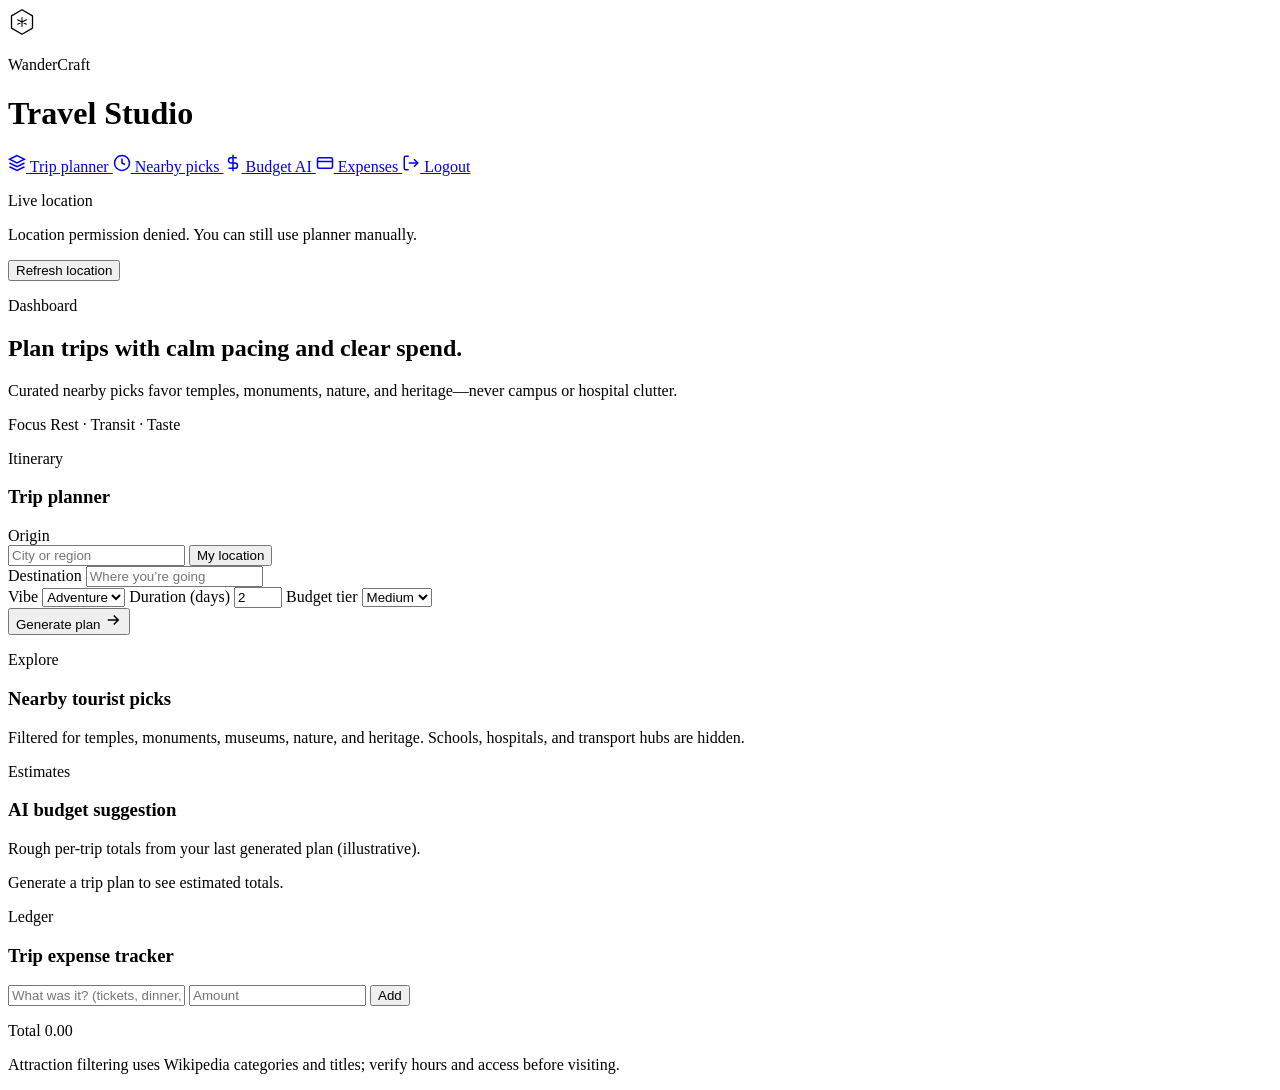
==== index.html @ b1b45992 "Add files via upload" ====
<!DOCTYPE html>
<html lang="en">
<head>
  <meta charset="UTF-8" />
  <meta name="viewport" content="width=device-width, initial-scale=1.0" />
  <title>WanderCral="preconnect" href="https://fonts.gstatic.com" crossorigin />
  <link href="https://fonts.googleapis.com/css2?family=Fraunces:ital,opsz,wght@9..144,500;9..144,600;9..144,700&family=DM+Sans:ital,opsz,wght@0,9..40,400;0,9..40,500;0,9..40,600;0,9..40,700&display=swap" rel="stylesheet" />
  <link rel="stylesheet" href="styles.css" />
</head>
<body>
  <div class="bg-mesh" aria-hidden="true"></div>
  <div class="bg-noise" aria-hidden="true"></div>

  <div class="app-shell">ft — Travel Dashboard</title>
  <link rel="preconnect" href="https://fonts.googleapis.com" />
  <link re
    <aside class="sidebar">
      <div class="brand">
        <div class="brand__icon" aria-hidden="true">
          <svg width="28" height="28" viewBox="0 0 32 32" fill="none"><path d="M16 2L4 9v14l12 7 12-7V9L16 2z" stroke="currentColor" stroke-width="1.5" stroke-linejoin="round"/><path d="M16 11v10M11 13.5l10 5M21 13.5l-10 5" stroke="currentColor" stroke-width="1.2" stroke-linecap="round"/></svg>
        </div>
        <div>
          <p class="brand__eyebrow">WanderCraft</p>
          <h1 class="brand__title">Travel Studio</h1>
        </div>
      </div>

      <nav class="nav" aria-label="Primary">
        <a class="nav__link" href="#planner">
          <span class="nav__icon" aria-hidden="true"><svg width="18" height="18" viewBox="0 0 24 24" fill="none" stroke="currentColor" stroke-width="2"><path d="M12 2L2 7l10 5 10-5-10-5zM2 17l10 5 10-5M2 12l10 5 10-5"/></svg></span>
          Trip planner
        </a>
        <a class="nav__link" href="#nearby">
          <span class="nav__icon" aria-hidden="true"><svg width="18" height="18" viewBox="0 0 24 24" fill="none" stroke="currentColor" stroke-width="2"><circle cx="12" cy="12" r="10"/><path d="M12 6v6l4 2"/></svg></span>
          Nearby picks
        </a>
        <a class="nav__link" href="#budget">
          <span class="nav__icon" aria-hidden="true"><svg width="18" height="18" viewBox="0 0 24 24" fill="none" stroke="currentColor" stroke-width="2"><path d="M12 1v22M17 5H9.5a3.5 3.5 0 000 7h5a3.5 3.5 0 010 7H6"/></svg></span>
          Budget AI
        </a>
        <a class="nav__link" href="#expenses">
          <span class="nav__icon" aria-hidden="true"><svg width="18" height="18" viewBox="0 0 24 24" fill="none" stroke="currentColor" stroke-width="2"><rect x="2" y="5" width="20" height="14" rx="2"/><path d="M2 10h20"/></svg></span>
          Expenses
        </a>


        <a class="nav__link" href="login.html">
          <span class="nav__icon" aria-hidden="true"><svg width="18" height="18" viewBox="0 0 24 24" fill="none" stroke="currentColor" stroke-width="2"><path d="M9 21H5a2 2 0 0 1-2-2V5a2 2 0 0 1 2-2h4"/><path d="M16 17l5-5-5-5"/><path d="M21 12H9"/></svg></span>
          Logout
        </a>

        
      </nav>

      <div class="sidebar-card">
        <p class="sidebar-card__label">Live location</p>
        <p id="location-text" class="sidebar-card__value">Detecting…</p>
        <button id="detect-btn" class="btn btn--sidebar" type="button">Refresh location</button>
      </div>
    </aside>

    <main class="dashboard">
      <header class="hero">
        <div class="hero__copy">
          <p class="eyebrow">Dashboard</p>
          <h2 class="hero__title">Plan trips with calm pacing and clear spend.</h2>
          <p class="hero__sub">Curated nearby picks favor temples, monuments, nature, and heritage—never campus or hospital clutter.</p>
        </div>
        <div class="hero__stat" aria-hidden="true">
          <span class="hero__stat-label">Focus</span>
          <span class="hero__stat-value">Rest · Transit · Taste</span>
        </div>
      </header>

      <section class="panel panel--elevated" id="planner">
        <div class="panel__head">
          <div>
            <p class="eyebrow eyebrow--panel">Itinerary</p>
            <h3 class="panel__title">Trip planner</h3>
          </div>
        </div>
        <form id="trip-form" class="trip-form">
          <div class="field-grid">
            <label class="field">
              <span>Origin</span>
              <div class="field-inline">
                <input id="origin" name="origin" placeholder="City or region" required autocomplete="address-level2" />
                <button id="origin-location-btn" class="btn btn--field-action" type="button" title="Use current location as origin">
                  My location
                </button>
              </div>
            </label>
            <label class="field">
              <span>Destination</span>
              <input id="destination" name="destination" placeholder="Where you’re going" required />
            </label>
          </div>
          <div class="field-grid field-grid--3">
            <label class="field">
              <span>Vibe</span>
              <select id="vibe" name="vibe">
                <option value="adventure">Adventure</option>
                <option value="chill">Chill</option>
                <option value="history">History</option>
                <option value="food">Food</option>
                <option value="nature">Nature</option>
              </select>
            </label>
            <label class="field">
              <span>Duration (days)</span>
              <input id="duration" name="duration" type="number" min="1" max="14" value="2" />
            </label>
            <label class="field">
              <span>Budget tier</span>
              <select id="budget" name="budget">
                <option value="low">Low</option>
                <option value="medium" selected>Medium</option>
                <option value="high">High</option>
              </select>
            </label>
          </div>
          <button class="btn btn--primary" type="submit">
            <span>Generate plan</span>
            <svg class="btn__chev" width="18" height="18" viewBox="0 0 24 24" fill="none" stroke="currentColor" stroke-width="2" aria-hidden="true"><path d="M5 12h14M13 6l6 6-6 6"/></svg>
          </button>
        </form>

        <div class="itinerary-wrap" id="result-section" hidden>
          <div class="result-bar">
            <h4 id="result-heading" class="result-bar__title" tabindex="-1">Itinerary</h4>
            <p id="result-meta" class="result-bar__meta"></p>
          </div>
          <div class="tip-card">
            <div class="tip-card__icon" aria-hidden="true">✦</div>
            <div>
              <p class="tip-card__label">Practical tip</p>
              <p id="tip-text" class="tip-card__body"></p>
            </div>
          </div>
          <div id="itinerary" class="itinerary"></div>
        </div>
      </section>

      <section class="panel" id="nearby">
        <div class="panel__head panel__head--split">
          <div>
            <p class="eyebrow eyebrow--panel">Explore</p>
            <h3 class="panel__title">Nearby tourist picks</h3>
            <p class="panel__lede">Filtered for temples, monuments, museums, nature, and heritage. Schools, hospitals, and transport hubs are hidden.</p>
          </div>
        </div>
        <div id="places" class="places-grid" role="list"></div>
      </section>

      <section class="panel panel--budget" id="budget">
        <div class="panel__head">
          <div>
            <p class="eyebrow eyebrow--panel">Estimates</p>
            <h3 class="panel__title">AI budget suggestion</h3>
            <p class="panel__lede">Rough per-trip totals from your last generated plan (illustrative).</p>
          </div>
        </div>
        <div id="budget-summary" class="budget-grid"><p class="budget-empty">Generate a trip plan to see estimated totals.</p></div>
      </section>

      <section class="panel" id="expenses">
        <div class="panel__head">
          <div>
            <p class="eyebrow eyebrow--panel">Ledger</p>
            <h3 class="panel__title">Trip expense tracker</h3>
          </div>
        </div>
        <form id="expense-form" class="expense-form">
          <input type="text" id="expense-note" placeholder="What was it? (tickets, dinner, taxi)" required />
          <input type="number" id="expense-amount" placeholder="Amount" step="0.01" min="0" required />
          <button class="btn btn--primary btn--compact" type="submit">Add</button>
        </form>
        <p class="expense-total">Total <span id="expense-total">0.00</span></p>
        <ul id="expense-list" class="expense-list"></ul>
      </section>

      <p class="fine-print">Attraction filtering uses Wikipedia categories and titles; verify hours and access before visiting.</p>
    </main>
  </div>

  <script src="app.js"></script>
</body>
</html>
---- styles.css ----
/* WanderCraft — dashboard UI (refined) */

:root {
  --bg-deep: #070a0f;
  --bg: #0c1018;
  --sidebar: #0e141c;
  --surface: #141b26;
  --surface-2: #1a2332;
  --elevated: rgba(22, 30, 44, 0.85);
  --text: #f0f3f8;
  --muted: #8b97a8;
  --muted-2: #5c6778;
  --accent: #5ee6c4;
  --accent-2: #7c9cff;
  --accent-dim: rgba(94, 230, 196, 0.12);
  --line: rgba(255, 255, 255, 0.07);
  --line-strong: rgba(255, 255, 255, 0.12);
  --radius: 18px;
  --radius-sm: 12px;
  --shadow: 0 18px 50px rgba(0, 0, 0, 0.45);
  --font: "DM Sans", system-ui, sans-serif;
  --font-display: "Fraunces", Georgia, serif;
}

*,
*::before,
*::after {
  box-sizing: border-box;
}

html {
  scroll-behavior: smooth;
}

body {
  margin: 0;
  min-height: 100vh;
  font-family: var(--font);
  font-size: 15px;
  line-height: 1.55;
  color: var(--text);
  background: #ffffff;
}

.bg-mesh {
  position: fixed;
  inset: 0;
  pointer-events: none;
  z-index: 0;
  background:
    radial-gradient(ellipse 80% 50% at 10% -10%, rgba(124, 156, 255, 0.18), transparent 55%),
    radial-gradient(ellipse 60% 40% at 90% 10%, rgba(94, 230, 196, 0.12), transparent 50%),
    radial-gradient(ellipse 50% 35% at 50% 100%, rgba(255, 180, 120, 0.06), transparent 45%);
}

.bg-noise {
  position: fixed;
  inset: 0;
  pointer-events: none;
  z-index: 0;
  opacity: 0.035;
  background-image: url("data:image/svg+xml,%3Csvg viewBox='0 0 256 256' xmlns='http://www.w3.org/2000/svg'%3E%3Cfilter id='n'%3E%3CfeTurbulence type='fractalNoise' baseFrequency='0.85' numOctaves='3'/%3E%3C/filter%3E%3Crect width='100%25' height='100%25' filter='url(%23n)'/%3E%3C/svg%3E");
}

.app-shell {
  position: relative;
  z-index: 1;
  display: grid;
  grid-template-columns: 272px minmax(0, 1fr);
  min-height: 100vh;
  max-width: 1440px;
  margin: 0 auto;
}

/* Sidebar */
.sidebar {
  position: sticky;
  top: 0;
  align-self: start;
  height: 100vh;
  padding: 1.5rem 1.1rem;
  border-right: 1px solid var(--line);
  background: linear-gradient(180deg, rgba(14, 20, 28, 0.98) 0%, rgba(10, 14, 20, 0.98) 100%);
  backdrop-filter: blur(12px);
  display: flex;
  flex-direction: column;
}

.brand {
  display: flex;
  gap: 0.75rem;
  align-items: center;
  margin-bottom: 1.75rem;
}

.brand__icon {
  width: 44px;
  height: 44px;
  border-radius: 14px;
  display: grid;
  place-items: center;
  color: var(--accent);
  background: var(--accent-dim);
  border: 1px solid var(--line-strong);
}

.brand__eyebrow {
  margin: 0;
  font-size: 0.68rem;
  letter-spacing: 0.14em;
  text-transform: uppercase;
  color: var(--muted);
}

.brand__title {
  margin: 0.1rem 0 0;
  font-family: var(--font-display);
  font-size: 1.15rem;
  font-weight: 600;
  letter-spacing: -0.02em;
}

.nav {
  display: flex;
  flex-direction: column;
  gap: 0.25rem;
  flex: 1;
}

.nav__link {
  display: flex;
  align-items: center;
  gap: 0.65rem;
  padding: 0.65rem 0.75rem;
  border-radius: var(--radius-sm);
  color: var(--muted);
  text-decoration: none;
  font-size: 0.92rem;
  font-weight: 500;
  transition: background 0.2s, color 0.2s, transform 0.15s;
}

.nav__link:hover {
  color: var(--text);
  background: rgba(255, 255, 255, 0.04);
}

.nav__link:focus-visible {
  outline: 2px solid var(--accent);
  outline-offset: 2px;
}

.nav__icon {
  display: grid;
  place-items: center;
  opacity: 0.85;
}

.sidebar-card {
  margin-top: auto;
  padding-top: 1.25rem;
}

.sidebar-card__label {
  margin: 0 0 0.35rem;
  font-size: 0.68rem;
  letter-spacing: 0.12em;
  text-transform: uppercase;
  color: var(--muted-2);
}

.sidebar-card__value {
  margin: 0 0 0.75rem;
  font-size: 0.88rem;
  color: var(--text);
  line-height: 1.45;
}

.btn--sidebar {
  width: 100%;
  padding: 0.55rem 0.75rem;
  font-size: 0.85rem;
  font-weight: 600;
  color: var(--text);
  background: rgba(255, 255, 255, 0.05);
  border: 1px solid var(--line);
  border-radius: 10px;
  cursor: pointer;
  transition: border-color 0.2s, background 0.2s;
}

.btn--sidebar:hover {
  border-color: var(--line-strong);
  background: rgba(255, 255, 255, 0.08);
}

/* Dashboard */
.dashboard {
  padding: 1.75rem 1.75rem 3rem;
  display: flex;
  flex-direction: column;
  gap: 1.25rem;
}

.hero {
  display: flex;
  justify-content: space-between;
  align-items: flex-end;
  gap: 1.5rem;
  flex-wrap: wrap;
  padding: 1.25rem 1.35rem;
  border-radius: var(--radius);
  border: 1px solid var(--line);
  background: linear-gradient(135deg, var(--elevated), rgba(20, 27, 38, 0.4));
  box-shadow: var(--shadow);
}

.hero__copy {
  max-width: 560px;
}

.eyebrow {
  margin: 0 0 0.4rem;
  font-size: 0.72rem;
  letter-spacing: 0.16em;
  text-transform: uppercase;
  color: var(--accent);
}

.eyebrow--panel {
  color: var(--accent-2);
}

.hero__title {
  margin: 0;
  font-family: var(--font-display);
  font-size: clamp(1.45rem, 2.5vw, 1.85rem);
  font-weight: 600;
  letter-spacing: -0.03em;
  line-height: 1.2;
}

.hero__sub {
  margin: 0.55rem 0 0;
  color: var(--muted);
  font-size: 0.95rem;
  max-width: 52ch;
}

.hero__stat {
  padding: 0.85rem 1rem;
  border-radius: var(--radius-sm);
  border: 1px solid var(--line);
  background: rgba(0, 0, 0, 0.2);
  min-width: 180px;
}

.hero__stat-label {
  display: block;
  font-size: 0.65rem;
  letter-spacing: 0.14em;
  text-transform: uppercase;
  color: var(--muted-2);
  margin-bottom: 0.25rem;
}

.hero__stat-value {
  font-size: 0.9rem;
  font-weight: 600;
  color: var(--text);
}

/* Panels */
.panel {
  border-radius: var(--radius);
  border: 1px solid var(--line);
  background: var(--surface);
  padding: 1.25rem 1.35rem;
}

.panel--elevated {
  box-shadow: 0 12px 40px rgba(0, 0, 0, 0.25);
}

.panel--budget {
  background: linear-gradient(160deg, #151d2a 0%, #121822 100%);
}

.panel__head {
  margin-bottom: 1.1rem;
}

.panel__head--split {
  margin-bottom: 0.75rem;
}

.panel__title {
  margin: 0.2rem 0 0;
  font-family: var(--font-display);
  font-size: 1.2rem;
  font-weight: 600;
}

.panel__lede {
  margin: 0.45rem 0 0;
  color: var(--muted);
  font-size: 0.88rem;
  max-width: 62ch;
  line-height: 1.5;
}

.field-grid {
  display: grid;
  gap: 0.85rem;
}

.field-grid--3 {
  grid-template-columns: repeat(3, minmax(0, 1fr));
}

.field {
  display: flex;
  flex-direction: column;
  gap: 0.35rem;
}

.field-inline {
  display: grid;
  grid-template-columns: 1fr auto;
  gap: 0.5rem;
  align-items: center;
}

.field span {
  font-size: 0.68rem;
  letter-spacing: 0.1em;
  text-transform: uppercase;
  color: var(--muted-2);
}

input,
select {
  font: inherit;
  padding: 0.72rem 0.85rem;
  border-radius: 11px;
  border: 1px solid var(--line);
  background: var(--surface-2);
  color: var(--text);
  transition: border-color 0.2s, box-shadow 0.2s;
}

input::placeholder {
  color: var(--muted-2);
}

input:focus,
select:focus {
  outline: none;
  border-color: rgba(94, 230, 196, 0.45);
  box-shadow: 0 0 0 3px var(--accent-dim);
}

.btn {
  font: inherit;
  cursor: pointer;
  border: none;
  display: inline-flex;
  align-items: center;
  justify-content: center;
  gap: 0.45rem;
}

.btn--primary {
  margin-top: 0.75rem;
  width: 100%;
  padding: 0.82rem 1rem;
  border-radius: 12px;
  font-weight: 600;
  font-size: 0.95rem;
  color: #051210;
  background: linear-gradient(135deg, var(--accent), #3bc4a8);
  box-shadow: 0 10px 28px rgba(94, 230, 196, 0.22);
  transition: transform 0.15s, box-shadow 0.2s;
}

.btn--primary:hover {
  transform: translateY(-1px);
  box-shadow: 0 14px 34px rgba(94, 230, 196, 0.28);
}

.btn--compact {
  margin-top: 0;
  width: auto;
  padding: 0.72rem 1.1rem;
}

.btn__chev {
  transition: transform 0.2s;
}

.btn--primary:hover .btn__chev {
  transform: translateX(3px);
}

.btn--field-action {
  padding: 0.7rem 0.8rem;
  border-radius: 11px;
  border: 1px solid var(--line);
  background: rgba(255, 255, 255, 0.04);
  color: var(--text);
  font-size: 0.82rem;
  font-weight: 600;
  white-space: nowrap;
  transition: border-color 0.2s, background 0.2s;
}

.btn--field-action:hover {
  border-color: var(--line-strong);
  background: rgba(255, 255, 255, 0.08);
}

/* Itinerary */
.itinerary-wrap[hidden] {
  display: none;
}

.result-bar {
  display: flex;
  flex-direction: column;
  gap: 0.25rem;
  margin: 1.25rem 0 0.75rem;
  padding-bottom: 0.85rem;
  border-bottom: 1px solid var(--line);
}

.result-bar__title {
  margin: 0;
  font-family: var(--font-display);
  font-size: 1.15rem;
}

.result-bar__title:focus {
  outline: none;
}

.result-bar__title:focus-visible {
  outline: 2px solid var(--accent);
  outline-offset: 3px;
  border-radius: 4px;
}

.result-bar__meta {
  margin: 0;
  font-size: 0.88rem;
  color: var(--muted);
}

.tip-card {
  display: flex;
  gap: 0.85rem;
  align-items: flex-start;
  padding: 0.9rem 1rem;
  border-radius: var(--radius-sm);
  border: 1px solid rgba(124, 156, 255, 0.25);
  background: rgba(124, 156, 255, 0.06);
  margin-bottom: 1rem;
}

.tip-card__icon {
  font-size: 1rem;
  color: var(--accent-2);
  line-height: 1;
}

.tip-card__label {
  margin: 0;
  font-size: 0.65rem;
  letter-spacing: 0.12em;
  text-transform: uppercase;
  color: var(--accent-2);
}

.tip-card__body {
  margin: 0.2rem 0 0;
  font-size: 0.9rem;
  color: var(--text);
}

.itinerary {
  display: grid;
  gap: 0.85rem;
}

.day-card {
  border-radius: var(--radius-sm);
  border: 1px solid var(--line);
  overflow: hidden;
  background: var(--surface-2);
}

.day-card__head {
  padding: 0.75rem 0.9rem;
  border-bottom: 1px solid var(--line);
  background: rgba(0, 0, 0, 0.15);
}

.day-card__title {
  margin: 0;
  font-size: 1rem;
  font-weight: 600;
}

.day-card__theme {
  margin: 0.2rem 0 0;
  font-size: 0.82rem;
  color: var(--accent);
}

.slot-list {
  list-style: none;
  margin: 0;
  padding: 0;
}

.slot {
  padding: 0.7rem 0.9rem;
  border-bottom: 1px solid var(--line);
}

.slot:last-child {
  border-bottom: none;
}

.slot__time {
  margin: 0;
  font-size: 0.72rem;
  letter-spacing: 0.06em;
  text-transform: uppercase;
  color: var(--muted-2);
}

.slot__name {
  margin: 0.25rem 0 0.15rem;
  font-size: 0.95rem;
  font-weight: 600;
}

.slot__desc {
  margin: 0;
  font-size: 0.86rem;
  color: var(--muted);
}

.route-stops {
  padding: 0.85rem 0.9rem 0.95rem;
}

.route-stops__label {
  margin: 0 0 0.5rem;
  font-size: 0.72rem;
  letter-spacing: 0.08em;
  text-transform: uppercase;
  color: var(--muted-2);
}

.stop-chips {
  display: flex;
  flex-wrap: wrap;
  gap: 0.45rem;
}

.stop-chip {
  display: inline-flex;
  align-items: center;
  padding: 0.3rem 0.6rem;
  border-radius: 999px;
  border: 1px solid var(--line-strong);
  background: rgba(255, 255, 255, 0.04);
  color: var(--text);
  font-size: 0.8rem;
  line-height: 1.2;
}

/* Nearby */
.places-grid {
  display: grid;
  grid-template-columns: repeat(auto-fill, minmax(240px, 1fr));
  gap: 1rem;
}

.places-status {
  display: flex;
  align-items: center;
  gap: 0.5rem;
  margin: 0;
  color: var(--muted);
  font-size: 0.9rem;
}

.places-status__dot {
  width: 8px;
  height: 8px;
  border-radius: 50%;
  background: var(--accent);
  animation: pulse 1.4s ease-in-out infinite;
}

@keyframes pulse {
  0%,
  100% {
    opacity: 1;
    transform: scale(1);
  }
  50% {
    opacity: 0.45;
    transform: scale(0.9);
  }
}

.places-empty {
  margin: 0;
  padding: 1rem;
  color: var(--muted);
  font-size: 0.9rem;
  border: 1px dashed var(--line);
  border-radius: var(--radius-sm);
}

.place-card {
  position: relative;
  border-radius: 16px;
  border: 1px solid var(--line);
  background: var(--surface-2);
  overflow: hidden;
  transition: transform 0.2s, box-shadow 0.2s, border-color 0.2s;
  outline: none;
}

.place-card:hover,
.place-card:focus-visible {
  transform: translateY(-3px);
  border-color: var(--line-strong);
  box-shadow: 0 16px 36px rgba(0, 0, 0, 0.35);
}

.place-card__media {
  aspect-ratio: 16 / 10;
  background: linear-gradient(135deg, #1e2a3d, #121822);
  overflow: hidden;
}

.place-card__media img {
  width: 100%;
  height: 100%;
  object-fit: cover;
  display: block;
}

.place-card__media--empty {
  background:
    radial-gradient(circle at 30% 30%, rgba(94, 230, 196, 0.12), transparent 45%),
    linear-gradient(145deg, #1a2434, #121a26);
}

.place-card__body {
  padding: 0.85rem 0.95rem 1rem;
}

.place-card__badge {
  display: inline-block;
  font-size: 0.65rem;
  letter-spacing: 0.08em;
  text-transform: uppercase;
  color: var(--accent-2);
  margin-bottom: 0.35rem;
}

.place-card h4 {
  margin: 0 0 0.35rem;
  font-size: 0.98rem;
  font-weight: 600;
  line-height: 1.3;
}

.place-card__meta {
  margin: 0;
  font-size: 0.8rem;
  color: var(--muted);
}

.place-history {
  position: absolute;
  inset: 0;
  padding: 0.85rem 0.95rem;
  background: rgba(6, 9, 14, 0.94);
  border: 1px solid var(--line-strong);
  opacity: 0;
  transform: translateY(6px);
  transition: opacity 0.22s ease, transform 0.22s ease;
  pointer-events: none;
  display: flex;
  flex-direction: column;
  gap: 0.4rem;
}

.place-card:hover .place-history,
.place-card:focus-within .place-history {
  opacity: 1;
  transform: translateY(0);
}

.place-history__label {
  font-size: 0.62rem;
  letter-spacing: 0.14em;
  text-transform: uppercase;
  color: var(--accent);
}

.place-history__text {
  margin: 0;
  font-size: 0.82rem;
  line-height: 1.45;
  color: var(--text);
  display: -webkit-box;
  -webkit-line-clamp: 8;
  line-clamp: 8;
  -webkit-box-orient: vertical;
  overflow: hidden;
}

/* Budget */
.budget-grid {
  display: grid;
  grid-template-columns: repeat(auto-fit, minmax(130px, 1fr));
  gap: 0.75rem;
}

.budget-empty {
  grid-column: 1 / -1;
  margin: 0;
  padding: 1rem;
  color: var(--muted);
  font-size: 0.88rem;
  border: 1px dashed var(--line);
  border-radius: var(--radius-sm);
}

.budget-box {
  padding: 0.85rem 0.95rem;
  border-radius: var(--radius-sm);
  border: 1px solid var(--line);
  background: rgba(0, 0, 0, 0.18);
}

.budget-box p {
  margin: 0;
  font-size: 0.72rem;
  letter-spacing: 0.06em;
  text-transform: uppercase;
  color: var(--muted-2);
}

.budget-box strong {
  display: block;
  margin-top: 0.35rem;
  font-size: 1.15rem;
  font-weight: 700;
  font-variant-numeric: tabular-nums;
}

.budget-box--total {
  border-color: rgba(94, 230, 196, 0.35);
  background: linear-gradient(135deg, rgba(94, 230, 196, 0.1), rgba(124, 156, 255, 0.06));
}

/* Expenses */
.expense-form {
  display: grid;
  grid-template-columns: 1.4fr 0.6fr auto;
  gap: 0.65rem;
  align-items: stretch;
}

.expense-total {
  margin: 1rem 0 0.5rem;
  font-size: 0.85rem;
  color: var(--muted);
}

.expense-total span {
  font-size: 1.25rem;
  font-weight: 700;
  color: var(--text);
  font-variant-numeric: tabular-nums;
}

.expense-list {
  list-style: none;
  margin: 0;
  padding: 0;
}

.expense-list li {
  display: flex;
  justify-content: space-between;
  align-items: center;
  gap: 0.75rem;
  padding: 0.65rem 0.8rem;
  border-radius: 11px;
  border: 1px solid var(--line);
  background: var(--surface-2);
  margin-bottom: 0.4rem;
  font-size: 0.88rem;
}

.expense-list span {
  color: var(--text);
}

.expense-list strong {
  font-variant-numeric: tabular-nums;
  color: var(--accent);
}

.fine-print {
  margin: 0;
  padding: 0 0.25rem;
  font-size: 0.75rem;
  color: var(--muted-2);
  max-width: 70ch;
}

@media (max-width: 1024px) {
  .app-shell {
    grid-template-columns: 1fr;
  }

  .sidebar {
    position: static;
    height: auto;
    border-right: none;
    border-bottom: 1px solid var(--line);
  }

  .sidebar-card {
    margin-top: 1.25rem;
  }

  .field-grid--3,
  .expense-form {
    grid-template-columns: 1fr;
  }

  .btn--compact {
    width: 100%;
  }
}
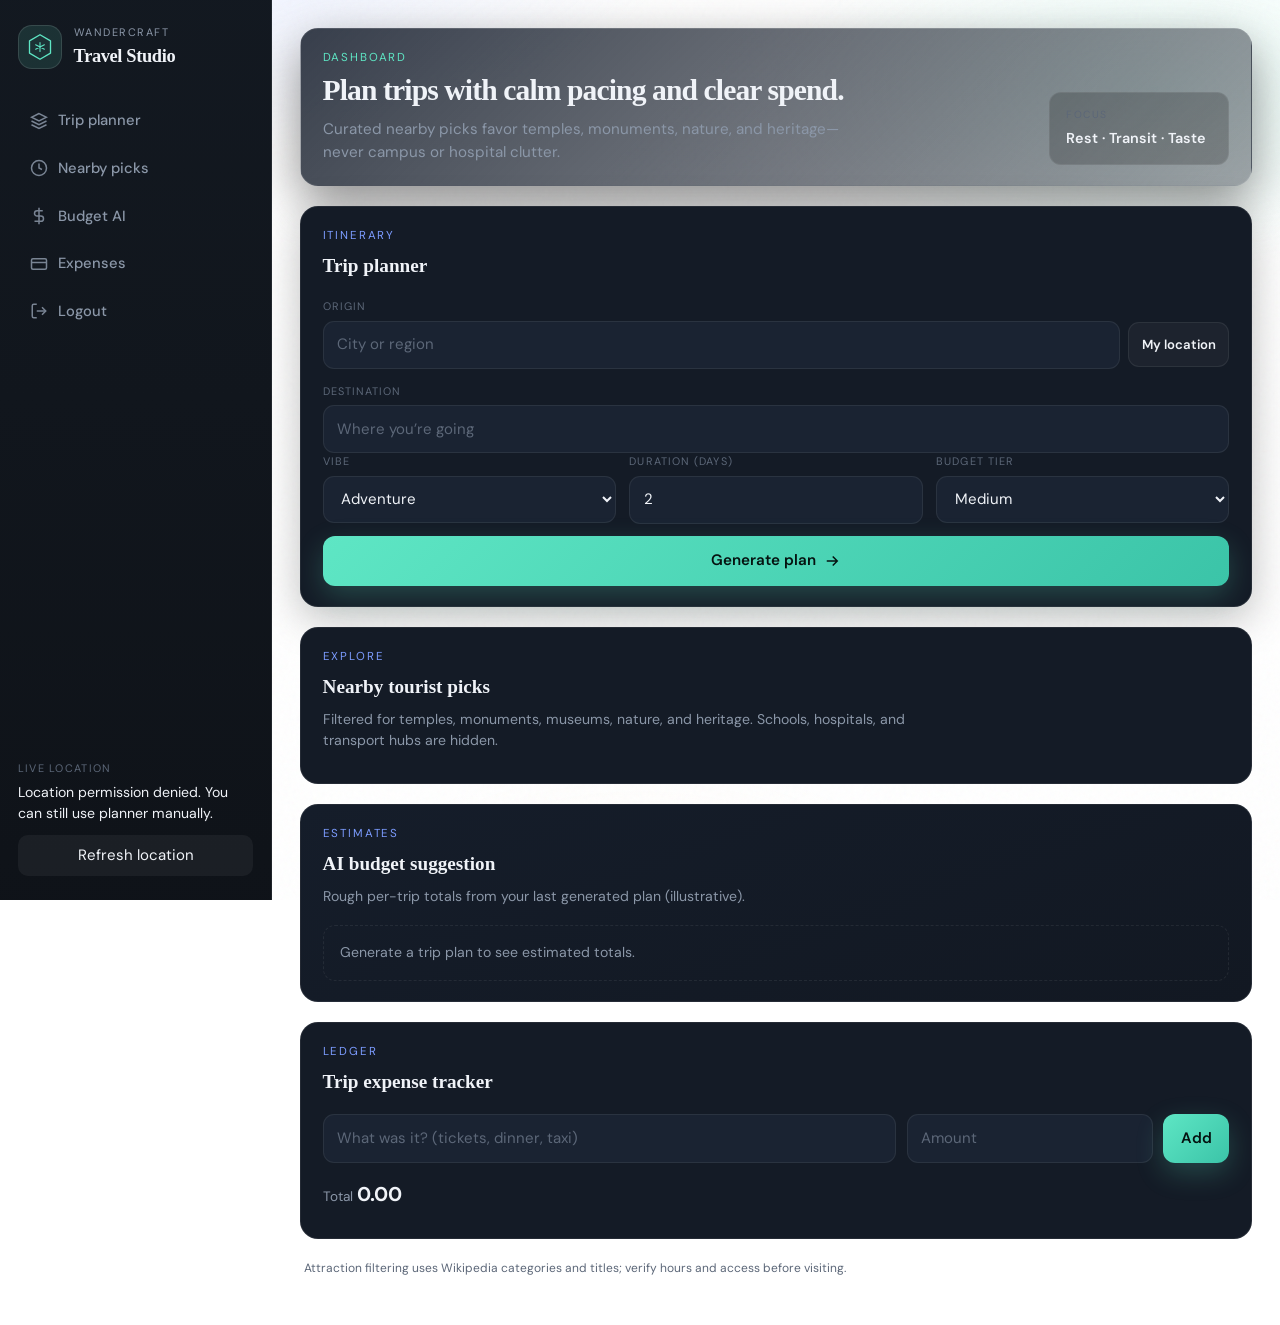
==== commit c9fee139: "Fix HTML structure and update title content" ====
--- a/index.html
+++ b/index.html
@@ -3,7 +3,9 @@
 <head>
   <meta charset="UTF-8" />
   <meta name="viewport" content="width=device-width, initial-scale=1.0" />
-  <title>WanderCral="preconnect" href="https://fonts.gstatic.com" crossorigin />
+  <title>WanderCraft — Travel Dashboard</title>
+  <link rel="preconnect" href="https://fonts.googleapis.com" />
+  <link rel="preconnect" href="https://fonts.gstatic.com" crossorigin />
   <link href="https://fonts.googleapis.com/css2?family=Fraunces:ital,opsz,wght@9..144,500;9..144,600;9..144,700&family=DM+Sans:ital,opsz,wght@0,9..40,400;0,9..40,500;0,9..40,600;0,9..40,700&display=swap" rel="stylesheet" />
   <link rel="stylesheet" href="styles.css" />
 </head>
@@ -11,9 +13,7 @@
   <div class="bg-mesh" aria-hidden="true"></div>
   <div class="bg-noise" aria-hidden="true"></div>
 
-  <div class="app-shell">ft — Travel Dashboard</title>
-  <link rel="preconnect" href="https://fonts.googleapis.com" />
-  <link re
+  <div class="app-shell">
     <aside class="sidebar">
       <div class="brand">
         <div class="brand__icon" aria-hidden="true">
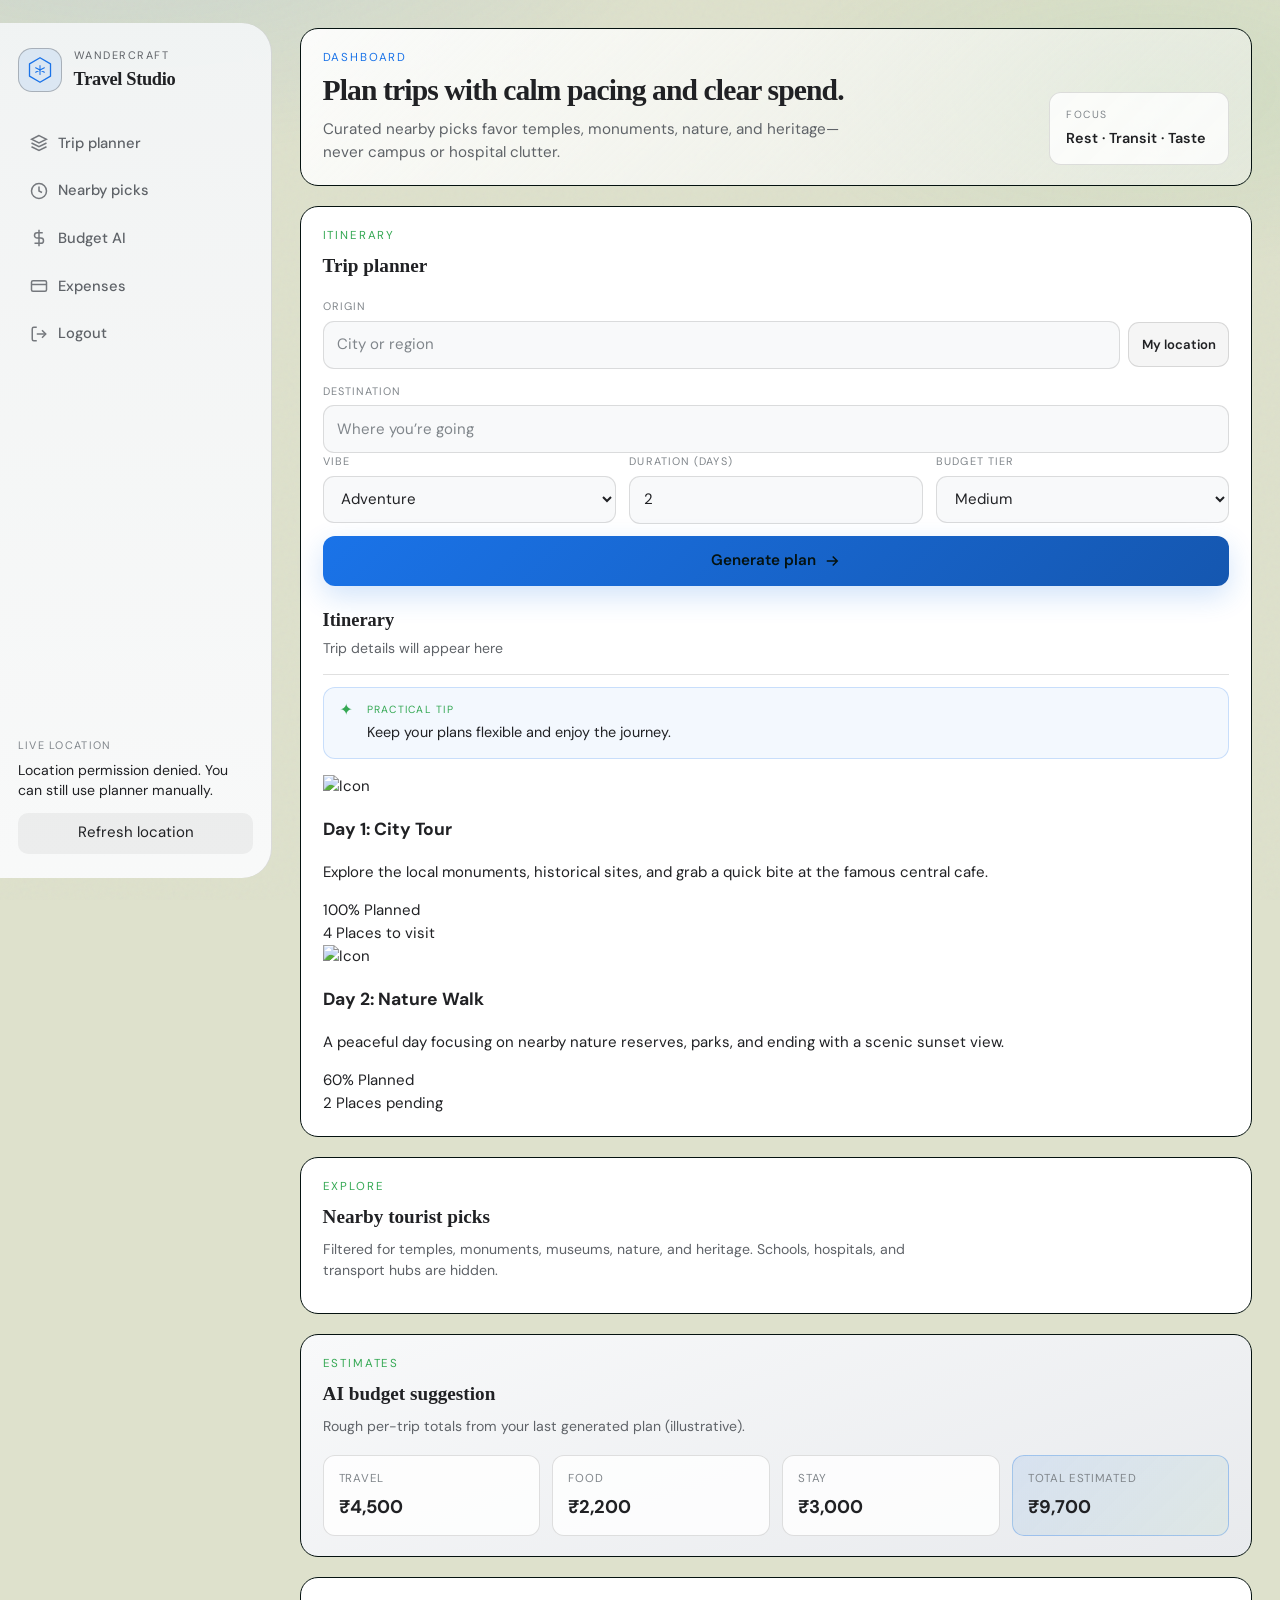
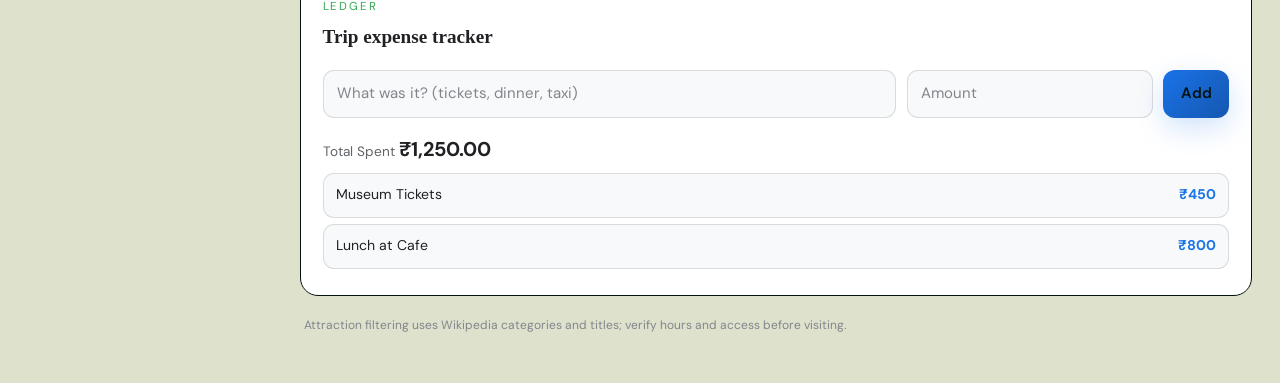
==== commit e07dfec3: "Update index.html" ====
--- a/index.html
+++ b/index.html
@@ -42,14 +42,10 @@
           <span class="nav__icon" aria-hidden="true"><svg width="18" height="18" viewBox="0 0 24 24" fill="none" stroke="currentColor" stroke-width="2"><rect x="2" y="5" width="20" height="14" rx="2"/><path d="M2 10h20"/></svg></span>
           Expenses
         </a>
-
-
         <a class="nav__link" href="login.html">
           <span class="nav__icon" aria-hidden="true"><svg width="18" height="18" viewBox="0 0 24 24" fill="none" stroke="currentColor" stroke-width="2"><path d="M9 21H5a2 2 0 0 1-2-2V5a2 2 0 0 1 2-2h4"/><path d="M16 17l5-5-5-5"/><path d="M21 12H9"/></svg></span>
           Logout
         </a>
-
-        
       </nav>
 
       <div class="sidebar-card">
@@ -112,7 +108,7 @@
             </label>
             <label class="field">
               <span>Budget tier</span>
-              <select id="budget" name="budget">
+              <select id="budget-tier" name="budget">
                 <option value="low">Low</option>
                 <option value="medium" selected>Medium</option>
                 <option value="high">High</option>
@@ -125,20 +121,57 @@
           </button>
         </form>
 
-        <div class="itinerary-wrap" id="result-section" hidden>
+        <div class="itinerary-wrap" id="result-section">
           <div class="result-bar">
             <h4 id="result-heading" class="result-bar__title" tabindex="-1">Itinerary</h4>
-            <p id="result-meta" class="result-bar__meta"></p>
+            <p id="result-meta" class="result-bar__meta">Trip details will appear here</p>
           </div>
           <div class="tip-card">
             <div class="tip-card__icon" aria-hidden="true">✦</div>
             <div>
               <p class="tip-card__label">Practical tip</p>
-              <p id="tip-text" class="tip-card__body"></p>
+              <p id="tip-text" class="tip-card__body">Keep your plans flexible and enjoy the journey.</p>
             </div>
           </div>
-          <div id="itinerary" class="itinerary"></div>
-        </div>
+          
+          <div id="itinerary" class="itinerary-grid">
+            
+            <div class="itinerary-card">
+              <div class="itinerary-card__header">
+                <img src="https://via.placeholder.com/50" alt="Icon" class="itinerary-card__icon">
+              </div>
+              <div class="itinerary-card__body">
+                <h3 class="itinerary-card__title">Day 1: City Tour</h3>
+                <p class="itinerary-card__desc">Explore the local monuments, historical sites, and grab a quick bite at the famous central cafe.</p>
+              </div>
+              <div class="itinerary-card__progress">
+                <div class="progress-info"><span>100% Planned</span></div>
+                <div class="progress-bar"><div class="progress-fill" style="width: 100%;"></div></div>
+              </div>
+              <div class="itinerary-card__footer">
+                <span class="status-tag status--warning">4 Places to visit</span>
+              </div>
+            </div>
+
+            <div class="itinerary-card">
+              <div class="itinerary-card__header">
+                <img src="https://via.placeholder.com/50" alt="Icon" class="itinerary-card__icon">
+              </div>
+              <div class="itinerary-card__body">
+                <h3 class="itinerary-card__title">Day 2: Nature Walk</h3>
+                <p class="itinerary-card__desc">A peaceful day focusing on nearby nature reserves, parks, and ending with a scenic sunset view.</p>
+              </div>
+              <div class="itinerary-card__progress">
+                <div class="progress-info"><span>60% Planned</span></div>
+                <div class="progress-bar"><div class="progress-fill" style="width: 60%; background: var(--accent-2);"></div></div>
+              </div>
+              <div class="itinerary-card__footer">
+                <span class="status-tag status--danger">2 Places pending</span>
+              </div>
+            </div>
+
+          </div>
+          </div>
       </section>
 
       <section class="panel" id="nearby">
@@ -160,7 +193,24 @@
             <p class="panel__lede">Rough per-trip totals from your last generated plan (illustrative).</p>
           </div>
         </div>
-        <div id="budget-summary" class="budget-grid"><p class="budget-empty">Generate a trip plan to see estimated totals.</p></div>
+        <div id="budget-summary" class="budget-grid">
+          <div class="budget-box">
+            <p>Travel</p>
+            <strong>₹4,500</strong>
+          </div>
+          <div class="budget-box">
+            <p>Food</p>
+            <strong>₹2,200</strong>
+          </div>
+          <div class="budget-box">
+            <p>Stay</p>
+            <strong>₹3,000</strong>
+          </div>
+          <div class="budget-box budget-box--total">
+            <p>Total Estimated</p>
+            <strong>₹9,700</strong>
+          </div>
+        </div>
       </section>
 
       <section class="panel" id="expenses">
@@ -175,8 +225,17 @@
           <input type="number" id="expense-amount" placeholder="Amount" step="0.01" min="0" required />
           <button class="btn btn--primary btn--compact" type="submit">Add</button>
         </form>
-        <p class="expense-total">Total <span id="expense-total">0.00</span></p>
-        <ul id="expense-list" class="expense-list"></ul>
+        <div class="expense-total">Total Spent <span id="expense-total">₹1,250.00</span></div>
+        <ul id="expense-list" class="expense-list">
+          <li>
+            <span>Museum Tickets</span>
+            <strong>₹450</strong>
+          </li>
+          <li>
+            <span>Lunch at Cafe</span>
+            <strong>₹800</strong>
+          </li>
+        </ul>
       </section>
 
       <p class="fine-print">Attraction filtering uses Wikipedia categories and titles; verify hours and access before visiting.</p>
--- a/styles.css
+++ b/styles.css
@@ -1,23 +1,23 @@
 /* WanderCraft — dashboard UI (refined) */
 
 :root {
-  --bg-deep: #070a0f;
-  --bg: #0c1018;
-  --sidebar: #0e141c;
-  --surface: #141b26;
-  --surface-2: #1a2332;
-  --elevated: rgba(22, 30, 44, 0.85);
-  --text: #f0f3f8;
-  --muted: #8b97a8;
-  --muted-2: #5c6778;
-  --accent: #5ee6c4;
-  --accent-2: #7c9cff;
-  --accent-dim: rgba(94, 230, 196, 0.12);
-  --line: rgba(255, 255, 255, 0.07);
-  --line-strong: rgba(255, 255, 255, 0.12);
+  --bg-deep: #f8f9fa;
+  --bg: #ffffff;
+  --sidebar: #f1f3f4;
+  --surface: #ffffff;
+  --surface-2: #f8f9fa;
+  --elevated: rgba(255, 255, 255, 0.9);
+  --text: #202124;
+  --muted: #5f6368;
+  --muted-2: #80868b;
+  --accent: #1a73e8;
+  --accent-2: #34a853;
+  --accent-dim: rgba(26, 115, 232, 0.1);
+  --line: rgba(0, 0, 0, 0.12);
+  --line-strong: rgba(0, 0, 0, 0.24);
   --radius: 18px;
   --radius-sm: 12px;
-  --shadow: 0 18px 50px rgba(0, 0, 0, 0.45);
+  --shadow: 0 2px 10px rgba(0, 0, 0, 0.1);
   --font: "DM Sans", system-ui, sans-serif;
   --font-display: "Fraunces", Georgia, serif;
 }
@@ -33,13 +33,14 @@
 }
 
 body {
+  /* padding: 0; */
   margin: 0;
   min-height: 100vh;
   font-family: var(--font);
   font-size: 15px;
   line-height: 1.55;
   color: var(--text);
-  background: #ffffff;
+  background: #dee1cc;
 }
 
 .bg-mesh {
@@ -48,9 +49,9 @@
   pointer-events: none;
   z-index: 0;
   background:
-    radial-gradient(ellipse 80% 50% at 10% -10%, rgba(124, 156, 255, 0.18), transparent 55%),
-    radial-gradient(ellipse 60% 40% at 90% 10%, rgba(94, 230, 196, 0.12), transparent 50%),
-    radial-gradient(ellipse 50% 35% at 50% 100%, rgba(255, 180, 120, 0.06), transparent 45%);
+    radial-gradient(ellipse 80% 50% at 10% -10%, rgba(26, 115, 232, 0.1), transparent 55%),
+    radial-gradient(ellipse 60% 40% at 90% 10%, rgba(52, 168, 83, 0.08), transparent 50%),
+    radial-gradient(ellipse 50% 35% at 50% 100%, rgba(251, 188, 5, 0.06), transparent 45%);
 }
 
 .bg-noise {
@@ -66,21 +67,23 @@
   position: relative;
   z-index: 1;
   display: grid;
-  grid-template-columns: 272px minmax(0, 1fr);
+  grid-template-columns: minmax(0, 1fr);
   min-height: 100vh;
-  max-width: 1440px;
-  margin: 0 auto;
 }
 
 /* Sidebar */
 .sidebar {
-  position: sticky;
-  top: 0;
+  position: fixed;
+  left: 0;
+  top: 2.5vh;
+  border-radius: 0px 30px 30px 0px;
   align-self: start;
-  height: 100vh;
+  /* justify-self: center; */
+  width: 272px;
+  height: 95vh;
   padding: 1.5rem 1.1rem;
   border-right: 1px solid var(--line);
-  background: linear-gradient(180deg, rgba(14, 20, 28, 0.98) 0%, rgba(10, 14, 20, 0.98) 100%);
+  background: linear-gradient(180deg, rgba(241, 243, 244, 0.98) 0%, rgba(248, 249, 250, 0.98) 100%);
   backdrop-filter: blur(12px);
   display: flex;
   flex-direction: column;
@@ -142,7 +145,7 @@
 
 .nav__link:hover {
   color: var(--text);
-  background: rgba(255, 255, 255, 0.04);
+  background: rgba(0, 0, 0, 0.04);
 }
 
 .nav__link:focus-visible {
@@ -182,7 +185,7 @@
   font-size: 0.85rem;
   font-weight: 600;
   color: var(--text);
-  background: rgba(255, 255, 255, 0.05);
+  background: rgba(0, 0, 0, 0.05);
   border: 1px solid var(--line);
   border-radius: 10px;
   cursor: pointer;
@@ -191,11 +194,12 @@
 
 .btn--sidebar:hover {
   border-color: var(--line-strong);
-  background: rgba(255, 255, 255, 0.08);
+  background: rgba(0, 0, 0, 0.08);
 }
 
 /* Dashboard */
 .dashboard {
+  margin-left: 272px;
   padding: 1.75rem 1.75rem 3rem;
   display: flex;
   flex-direction: column;
@@ -211,8 +215,13 @@
   padding: 1.25rem 1.35rem;
   border-radius: var(--radius);
   border: 1px solid var(--line);
-  background: linear-gradient(135deg, var(--elevated), rgba(20, 27, 38, 0.4));
-  box-shadow: var(--shadow);
+  background: linear-gradient(135deg, var(--elevated), rgba(248, 249, 250, 0.4));
+  /* box-shadow: var(--shadow); */
+    border-color: #051210;
+  border-width: 1px;
+  border-style: solid;
+      /* box-shadow: 12px 12px #000000; */
+
 }
 
 .hero__copy {
@@ -251,7 +260,7 @@
   padding: 0.85rem 1rem;
   border-radius: var(--radius-sm);
   border: 1px solid var(--line);
-  background: rgba(0, 0, 0, 0.2);
+  background: rgba(255, 255, 255, 0.8);
   min-width: 180px;
 }
 
@@ -273,17 +282,24 @@
 /* Panels */
 .panel {
   border-radius: var(--radius);
-  border: 1px solid var(--line);
+  /* border: 1px solid var(--line); */
   background: var(--surface);
   padding: 1.25rem 1.35rem;
+    border-color: #051210;
+  border-width: 1px;
+  border-style: solid;
 }
 
 .panel--elevated {
-  box-shadow: 0 12px 40px rgba(0, 0, 0, 0.25);
+  /* box-shadow: 0 12px 40px rgba(0, 0, 0, 0.25); */
+  border-color: #051210;
+  border-width: 1px;
+  border-style: solid;
+
 }
 
 .panel--budget {
-  background: linear-gradient(160deg, #151d2a 0%, #121822 100%);
+  background: linear-gradient(160deg, #f8f9fa 0%, #e8eaed 100%);
 }
 
 .panel__head {
@@ -356,7 +372,7 @@
 input:focus,
 select:focus {
   outline: none;
-  border-color: rgba(94, 230, 196, 0.45);
+  border-color: rgba(26, 115, 232, 0.4);
   box-shadow: 0 0 0 3px var(--accent-dim);
 }
 
@@ -378,14 +394,14 @@
   font-weight: 600;
   font-size: 0.95rem;
   color: #051210;
-  background: linear-gradient(135deg, var(--accent), #3bc4a8);
-  box-shadow: 0 10px 28px rgba(94, 230, 196, 0.22);
+  background: linear-gradient(135deg, var(--accent), #1557b0);
+  box-shadow: 0 10px 28px rgba(26, 115, 232, 0.2);
   transition: transform 0.15s, box-shadow 0.2s;
 }
 
 .btn--primary:hover {
   transform: translateY(-1px);
-  box-shadow: 0 14px 34px rgba(94, 230, 196, 0.28);
+  box-shadow: 0 14px 34px rgba(26, 115, 232, 0.25);
 }
 
 .btn--compact {
@@ -406,7 +422,7 @@
   padding: 0.7rem 0.8rem;
   border-radius: 11px;
   border: 1px solid var(--line);
-  background: rgba(255, 255, 255, 0.04);
+  background: rgba(0, 0, 0, 0.04);
   color: var(--text);
   font-size: 0.82rem;
   font-weight: 600;
@@ -416,7 +432,7 @@
 
 .btn--field-action:hover {
   border-color: var(--line-strong);
-  background: rgba(255, 255, 255, 0.08);
+  background: rgba(0, 0, 0, 0.08);
 }
 
 /* Itinerary */
@@ -461,8 +477,8 @@
   align-items: flex-start;
   padding: 0.9rem 1rem;
   border-radius: var(--radius-sm);
-  border: 1px solid rgba(124, 156, 255, 0.25);
-  background: rgba(124, 156, 255, 0.06);
+  border: 1px solid rgba(26, 115, 232, 0.2);
+  background: rgba(26, 115, 232, 0.05);
   margin-bottom: 1rem;
 }
 
@@ -501,7 +517,7 @@
 .day-card__head {
   padding: 0.75rem 0.9rem;
   border-bottom: 1px solid var(--line);
-  background: rgba(0, 0, 0, 0.15);
+  background: rgba(255, 255, 255, 0.8);
 }
 
 .day-card__title {
@@ -575,7 +591,7 @@
   padding: 0.3rem 0.6rem;
   border-radius: 999px;
   border: 1px solid var(--line-strong);
-  background: rgba(255, 255, 255, 0.04);
+  background: rgba(0, 0, 0, 0.04);
   color: var(--text);
   font-size: 0.8rem;
   line-height: 1.2;
@@ -645,7 +661,7 @@
 
 .place-card__media {
   aspect-ratio: 16 / 10;
-  background: linear-gradient(135deg, #1e2a3d, #121822);
+  background: linear-gradient(135deg, #e8eaed, #f1f3f4);
   overflow: hidden;
 }
 
@@ -658,8 +674,8 @@
 
 .place-card__media--empty {
   background:
-    radial-gradient(circle at 30% 30%, rgba(94, 230, 196, 0.12), transparent 45%),
-    linear-gradient(145deg, #1a2434, #121a26);
+    radial-gradient(circle at 30% 30%, rgba(26, 115, 232, 0.1), transparent 45%),
+    linear-gradient(145deg, #f1f3f4, #e8eaed);
 }
 
 .place-card__body {
@@ -692,7 +708,7 @@
   position: absolute;
   inset: 0;
   padding: 0.85rem 0.95rem;
-  background: rgba(6, 9, 14, 0.94);
+  background: rgba(255, 255, 255, 0.95);
   border: 1px solid var(--line-strong);
   opacity: 0;
   transform: translateY(6px);
@@ -749,7 +765,7 @@
   padding: 0.85rem 0.95rem;
   border-radius: var(--radius-sm);
   border: 1px solid var(--line);
-  background: rgba(0, 0, 0, 0.18);
+  background: rgba(255, 255, 255, 0.8);
 }
 
 .budget-box p {
@@ -769,8 +785,8 @@
 }
 
 .budget-box--total {
-  border-color: rgba(94, 230, 196, 0.35);
-  background: linear-gradient(135deg, rgba(94, 230, 196, 0.1), rgba(124, 156, 255, 0.06));
+  border-color: rgba(26, 115, 232, 0.3);
+  background: linear-gradient(135deg, rgba(26, 115, 232, 0.1), rgba(52, 168, 83, 0.06));
 }
 
 /* Expenses */
@@ -838,8 +854,13 @@
   .sidebar {
     position: static;
     height: auto;
+    width: auto;
     border-right: none;
     border-bottom: 1px solid var(--line);
+  }
+
+  .dashboard {
+    margin-left: 0;
   }
 
   .sidebar-card {
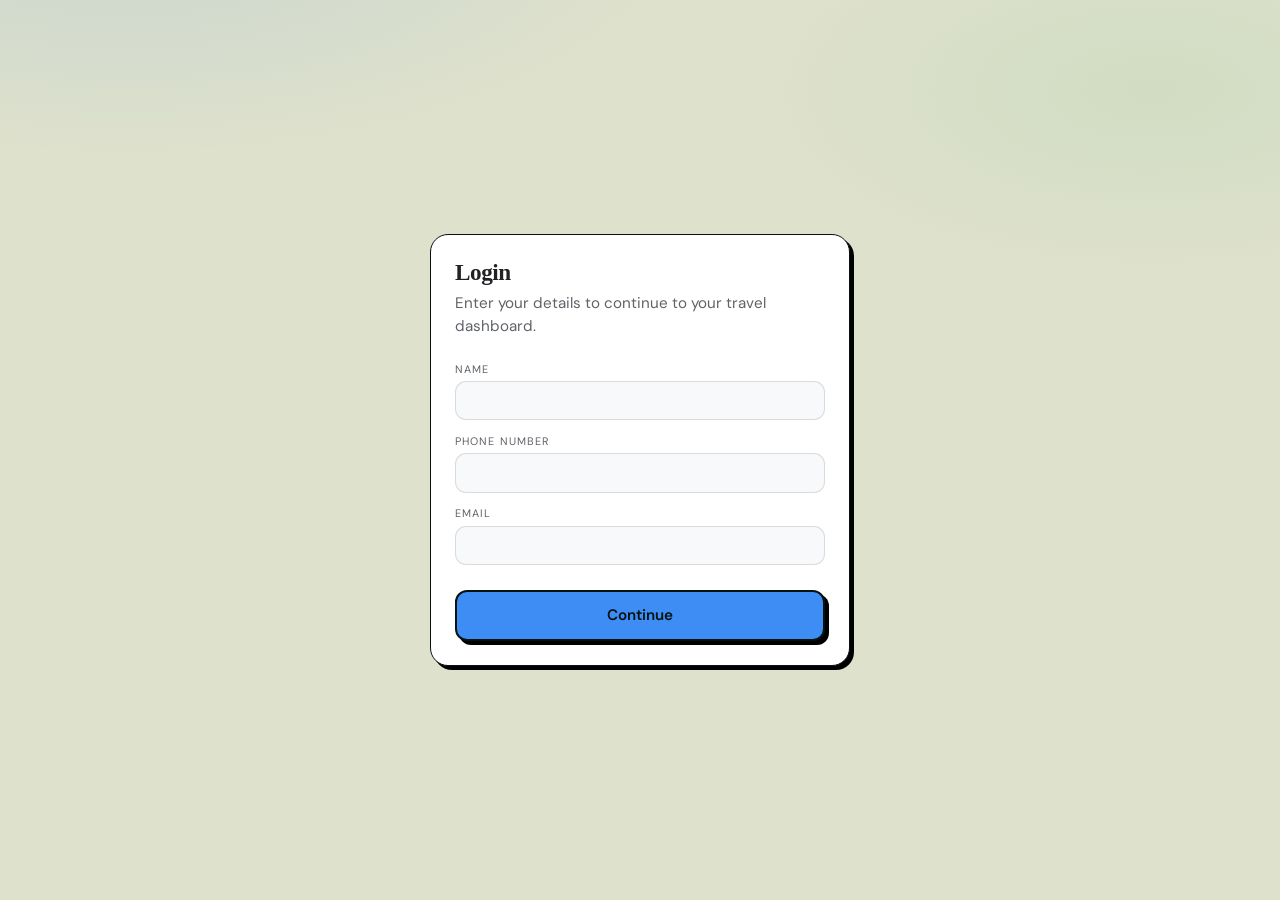
==== commit 349e67a0: "initial coomit" ====
--- a/index.html
+++ b/index.html
@@ -3,245 +3,164 @@
 <head>
   <meta charset="UTF-8" />
   <meta name="viewport" content="width=device-width, initial-scale=1.0" />
-  <title>WanderCraft — Travel Dashboard</title>
+  <title>WanderCraft - Login</title>
   <link rel="preconnect" href="https://fonts.googleapis.com" />
   <link rel="preconnect" href="https://fonts.gstatic.com" crossorigin />
-  <link href="https://fonts.googleapis.com/css2?family=Fraunces:ital,opsz,wght@9..144,500;9..144,600;9..144,700&family=DM+Sans:ital,opsz,wght@0,9..40,400;0,9..40,500;0,9..40,600;0,9..40,700&display=swap" rel="stylesheet" />
-  <link rel="stylesheet" href="styles.css" />
+  <link href="https://fonts.googleapis.com/css2?family=Fraunces:opsz,wght@9..144,600&family=DM+Sans:wght@400;500;600&display=swap" rel="stylesheet" />
+  <style>
+    :root {
+      --bg: #dee1cc;
+      --surface: #ffffff;
+      --line: rgba(0, 0, 0, 0.12);
+      --line-strong: rgba(0, 0, 0, 0.24);
+      --text: #202124;
+      --muted: #5f6368;
+      --accent: #1a73e8;
+      --accent-2: #34a853;
+      --accent-dim: rgba(26, 115, 232, 0.1);
+      --radius: 18px;
+      --font: "DM Sans", system-ui, sans-serif;
+      --font-display: syne;
+    }
+
+    * { box-sizing: border-box; }
+
+    body {
+      margin: 0;
+      min-height: 100vh;
+      display: grid;
+      place-items: center;
+      padding: 1rem;
+      color: var(--text);
+      font-family: var(--font);
+      background:
+        radial-gradient(ellipse 80% 50% at 10% -10%, rgba(26, 115, 232, 0.1), transparent 55%),
+        radial-gradient(ellipse 60% 40% at 90% 10%, rgba(52, 168, 83, 0.08), transparent 50%),
+        var(--bg);
+    }
+
+    .card {
+      width: min(420px, 100%);
+      background: var(--surface);
+      border: 1px solid var(--line);
+      border-color: #051210;
+      border-width: 1px;
+      border-style: solid;
+      border-radius: var(--radius);
+      padding: 1.5rem;
+      box-shadow: 4px 4px #000000;
+    }
+
+    h1 {
+      margin: 0 0 0.35rem;
+      font-family: var(--font-display);
+      font-size: 1.45rem;
+      font-weight: 600;
+      letter-spacing: -0.02em;
+      color: var(--text);
+    }
+
+    .sub {
+      margin: 0 0 1.5rem;
+      font-size: 0.95rem;
+      color: var(--muted);
+      line-height: 1.5;
+    }
+
+    form {
+      display: grid;
+      gap: 0.85rem;
+    }
+
+    label {
+      display: grid;
+      gap: 0.35rem;
+      font-size: 0.68rem;
+      color: var(--muted);
+      letter-spacing: 0.1em;
+      text-transform: uppercase;
+    }
+
+    input {
+      width: 100%;
+      padding: 0.72rem 0.85rem;
+      border-radius: 11px;
+      border: 1px solid var(--line);
+      background: #f8f9fa;
+      color: var(--text);
+      font: inherit;
+      transition: border-color 0.2s, box-shadow 0.2s;
+    }
+
+    input::placeholder {
+      color: #80868b;
+    }
+
+    input:focus {
+      outline: none;
+      border-color: rgba(26, 115, 232, 0.4);
+      box-shadow: 0 0 0 3px var(--accent-dim);
+    }
+
+    button {
+      margin-top: 0.75rem;
+      padding: 0.82rem 1rem;
+      border: none;
+      border-radius: 12px;
+      cursor: pointer;
+      font: inherit;
+      font-weight: 600;
+      font-size: 0.95rem;
+      color: #051210;
+      background: #3d8df5;
+      border-color: #051210;
+      border-width: 2px;
+      border-style: solid;
+      box-shadow: 4px 4px #000000;
+      transition: transform 0.15s, box-shadow 0.2s;
+    }
+
+    button:hover {
+      transform: translateY(-1px);
+      box-shadow: 0 14px 34px rgba(26, 115, 232, 0.25);
+    }
+  </style>
 </head>
 <body>
-  <div class="bg-mesh" aria-hidden="true"></div>
-  <div class="bg-noise" aria-hidden="true"></div>
+  <section class="card" aria-labelledby="login-title">
+    <h1 id="login-title">Login</h1>
+    <p class="sub">Enter your details to continue to your travel dashboard.</p>
 
-  <div class="app-shell">
-    <aside class="sidebar">
-      <div class="brand">
-        <div class="brand__icon" aria-hidden="true">
-          <svg width="28" height="28" viewBox="0 0 32 32" fill="none"><path d="M16 2L4 9v14l12 7 12-7V9L16 2z" stroke="currentColor" stroke-width="1.5" stroke-linejoin="round"/><path d="M16 11v10M11 13.5l10 5M21 13.5l-10 5" stroke="currentColor" stroke-width="1.2" stroke-linecap="round"/></svg>
-        </div>
-        <div>
-          <p class="brand__eyebrow">WanderCraft</p>
-          <h1 class="brand__title">Travel Studio</h1>
-        </div>
-      </div>
+    <form id="login-form">
+      <label>
+        Name
+        <input type="text" name="name" required autocomplete="name" />
+      </label>
+      <label>
+        Phone Number
+        <input type="tel" name="phone" required autocomplete="tel" />
+      </label>
+      <label>
+        Email
+        <input type="email" name="email" required autocomplete="email" />
+      </label>
+      <button type="submit">Continue</button>
+    </form>
+  </section>
 
-      <nav class="nav" aria-label="Primary">
-        <a class="nav__link" href="#planner">
-          <span class="nav__icon" aria-hidden="true"><svg width="18" height="18" viewBox="0 0 24 24" fill="none" stroke="currentColor" stroke-width="2"><path d="M12 2L2 7l10 5 10-5-10-5zM2 17l10 5 10-5M2 12l10 5 10-5"/></svg></span>
-          Trip planner
-        </a>
-        <a class="nav__link" href="#nearby">
-          <span class="nav__icon" aria-hidden="true"><svg width="18" height="18" viewBox="0 0 24 24" fill="none" stroke="currentColor" stroke-width="2"><circle cx="12" cy="12" r="10"/><path d="M12 6v6l4 2"/></svg></span>
-          Nearby picks
-        </a>
-        <a class="nav__link" href="#budget">
-          <span class="nav__icon" aria-hidden="true"><svg width="18" height="18" viewBox="0 0 24 24" fill="none" stroke="currentColor" stroke-width="2"><path d="M12 1v22M17 5H9.5a3.5 3.5 0 000 7h5a3.5 3.5 0 010 7H6"/></svg></span>
-          Budget AI
-        </a>
-        <a class="nav__link" href="#expenses">
-          <span class="nav__icon" aria-hidden="true"><svg width="18" height="18" viewBox="0 0 24 24" fill="none" stroke="currentColor" stroke-width="2"><rect x="2" y="5" width="20" height="14" rx="2"/><path d="M2 10h20"/></svg></span>
-          Expenses
-        </a>
-        <a class="nav__link" href="login.html">
-          <span class="nav__icon" aria-hidden="true"><svg width="18" height="18" viewBox="0 0 24 24" fill="none" stroke="currentColor" stroke-width="2"><path d="M9 21H5a2 2 0 0 1-2-2V5a2 2 0 0 1 2-2h4"/><path d="M16 17l5-5-5-5"/><path d="M21 12H9"/></svg></span>
-          Logout
-        </a>
-      </nav>
-
-      <div class="sidebar-card">
-        <p class="sidebar-card__label">Live location</p>
-        <p id="location-text" class="sidebar-card__value">Detecting…</p>
-        <button id="detect-btn" class="btn btn--sidebar" type="button">Refresh location</button>
-      </div>
-    </aside>
-
-    <main class="dashboard">
-      <header class="hero">
-        <div class="hero__copy">
-          <p class="eyebrow">Dashboard</p>
-          <h2 class="hero__title">Plan trips with calm pacing and clear spend.</h2>
-          <p class="hero__sub">Curated nearby picks favor temples, monuments, nature, and heritage—never campus or hospital clutter.</p>
-        </div>
-        <div class="hero__stat" aria-hidden="true">
-          <span class="hero__stat-label">Focus</span>
-          <span class="hero__stat-value">Rest · Transit · Taste</span>
-        </div>
-      </header>
-
-      <section class="panel panel--elevated" id="planner">
-        <div class="panel__head">
-          <div>
-            <p class="eyebrow eyebrow--panel">Itinerary</p>
-            <h3 class="panel__title">Trip planner</h3>
-          </div>
-        </div>
-        <form id="trip-form" class="trip-form">
-          <div class="field-grid">
-            <label class="field">
-              <span>Origin</span>
-              <div class="field-inline">
-                <input id="origin" name="origin" placeholder="City or region" required autocomplete="address-level2" />
-                <button id="origin-location-btn" class="btn btn--field-action" type="button" title="Use current location as origin">
-                  My location
-                </button>
-              </div>
-            </label>
-            <label class="field">
-              <span>Destination</span>
-              <input id="destination" name="destination" placeholder="Where you’re going" required />
-            </label>
-          </div>
-          <div class="field-grid field-grid--3">
-            <label class="field">
-              <span>Vibe</span>
-              <select id="vibe" name="vibe">
-                <option value="adventure">Adventure</option>
-                <option value="chill">Chill</option>
-                <option value="history">History</option>
-                <option value="food">Food</option>
-                <option value="nature">Nature</option>
-              </select>
-            </label>
-            <label class="field">
-              <span>Duration (days)</span>
-              <input id="duration" name="duration" type="number" min="1" max="14" value="2" />
-            </label>
-            <label class="field">
-              <span>Budget tier</span>
-              <select id="budget-tier" name="budget">
-                <option value="low">Low</option>
-                <option value="medium" selected>Medium</option>
-                <option value="high">High</option>
-              </select>
-            </label>
-          </div>
-          <button class="btn btn--primary" type="submit">
-            <span>Generate plan</span>
-            <svg class="btn__chev" width="18" height="18" viewBox="0 0 24 24" fill="none" stroke="currentColor" stroke-width="2" aria-hidden="true"><path d="M5 12h14M13 6l6 6-6 6"/></svg>
-          </button>
-        </form>
-
-        <div class="itinerary-wrap" id="result-section">
-          <div class="result-bar">
-            <h4 id="result-heading" class="result-bar__title" tabindex="-1">Itinerary</h4>
-            <p id="result-meta" class="result-bar__meta">Trip details will appear here</p>
-          </div>
-          <div class="tip-card">
-            <div class="tip-card__icon" aria-hidden="true">✦</div>
-            <div>
-              <p class="tip-card__label">Practical tip</p>
-              <p id="tip-text" class="tip-card__body">Keep your plans flexible and enjoy the journey.</p>
-            </div>
-          </div>
-          
-          <div id="itinerary" class="itinerary-grid">
-            
-            <div class="itinerary-card">
-              <div class="itinerary-card__header">
-                <img src="https://via.placeholder.com/50" alt="Icon" class="itinerary-card__icon">
-              </div>
-              <div class="itinerary-card__body">
-                <h3 class="itinerary-card__title">Day 1: City Tour</h3>
-                <p class="itinerary-card__desc">Explore the local monuments, historical sites, and grab a quick bite at the famous central cafe.</p>
-              </div>
-              <div class="itinerary-card__progress">
-                <div class="progress-info"><span>100% Planned</span></div>
-                <div class="progress-bar"><div class="progress-fill" style="width: 100%;"></div></div>
-              </div>
-              <div class="itinerary-card__footer">
-                <span class="status-tag status--warning">4 Places to visit</span>
-              </div>
-            </div>
-
-            <div class="itinerary-card">
-              <div class="itinerary-card__header">
-                <img src="https://via.placeholder.com/50" alt="Icon" class="itinerary-card__icon">
-              </div>
-              <div class="itinerary-card__body">
-                <h3 class="itinerary-card__title">Day 2: Nature Walk</h3>
-                <p class="itinerary-card__desc">A peaceful day focusing on nearby nature reserves, parks, and ending with a scenic sunset view.</p>
-              </div>
-              <div class="itinerary-card__progress">
-                <div class="progress-info"><span>60% Planned</span></div>
-                <div class="progress-bar"><div class="progress-fill" style="width: 60%; background: var(--accent-2);"></div></div>
-              </div>
-              <div class="itinerary-card__footer">
-                <span class="status-tag status--danger">2 Places pending</span>
-              </div>
-            </div>
-
-          </div>
-          </div>
-      </section>
-
-      <section class="panel" id="nearby">
-        <div class="panel__head panel__head--split">
-          <div>
-            <p class="eyebrow eyebrow--panel">Explore</p>
-            <h3 class="panel__title">Nearby tourist picks</h3>
-            <p class="panel__lede">Filtered for temples, monuments, museums, nature, and heritage. Schools, hospitals, and transport hubs are hidden.</p>
-          </div>
-        </div>
-        <div id="places" class="places-grid" role="list"></div>
-      </section>
-
-      <section class="panel panel--budget" id="budget">
-        <div class="panel__head">
-          <div>
-            <p class="eyebrow eyebrow--panel">Estimates</p>
-            <h3 class="panel__title">AI budget suggestion</h3>
-            <p class="panel__lede">Rough per-trip totals from your last generated plan (illustrative).</p>
-          </div>
-        </div>
-        <div id="budget-summary" class="budget-grid">
-          <div class="budget-box">
-            <p>Travel</p>
-            <strong>₹4,500</strong>
-          </div>
-          <div class="budget-box">
-            <p>Food</p>
-            <strong>₹2,200</strong>
-          </div>
-          <div class="budget-box">
-            <p>Stay</p>
-            <strong>₹3,000</strong>
-          </div>
-          <div class="budget-box budget-box--total">
-            <p>Total Estimated</p>
-            <strong>₹9,700</strong>
-          </div>
-        </div>
-      </section>
-
-      <section class="panel" id="expenses">
-        <div class="panel__head">
-          <div>
-            <p class="eyebrow eyebrow--panel">Ledger</p>
-            <h3 class="panel__title">Trip expense tracker</h3>
-          </div>
-        </div>
-        <form id="expense-form" class="expense-form">
-          <input type="text" id="expense-note" placeholder="What was it? (tickets, dinner, taxi)" required />
-          <input type="number" id="expense-amount" placeholder="Amount" step="0.01" min="0" required />
-          <button class="btn btn--primary btn--compact" type="submit">Add</button>
-        </form>
-        <div class="expense-total">Total Spent <span id="expense-total">₹1,250.00</span></div>
-        <ul id="expense-list" class="expense-list">
-          <li>
-            <span>Museum Tickets</span>
-            <strong>₹450</strong>
-          </li>
-          <li>
-            <span>Lunch at Cafe</span>
-            <strong>₹800</strong>
-          </li>
-        </ul>
-      </section>
-
-      <p class="fine-print">Attraction filtering uses Wikipedia categories and titles; verify hours and access before visiting.</p>
-    </main>
-  </div>
-
-  <script src="app.js"></script>
+  <script>
+    (function () {
+      "use strict";
+      var form = document.getElementById("login-form");
+      form.addEventListener("submit", function (event) {
+        event.preventDefault();
+        var nameInput = form.elements.name && form.elements.name.value.trim();
+        if (nameInput) {
+          localStorage.setItem("wandercraftName", nameInput);
+        }
+        window.location.href = "homepage.html";
+      });
+    })();
+  </script>
 </body>
 </html>
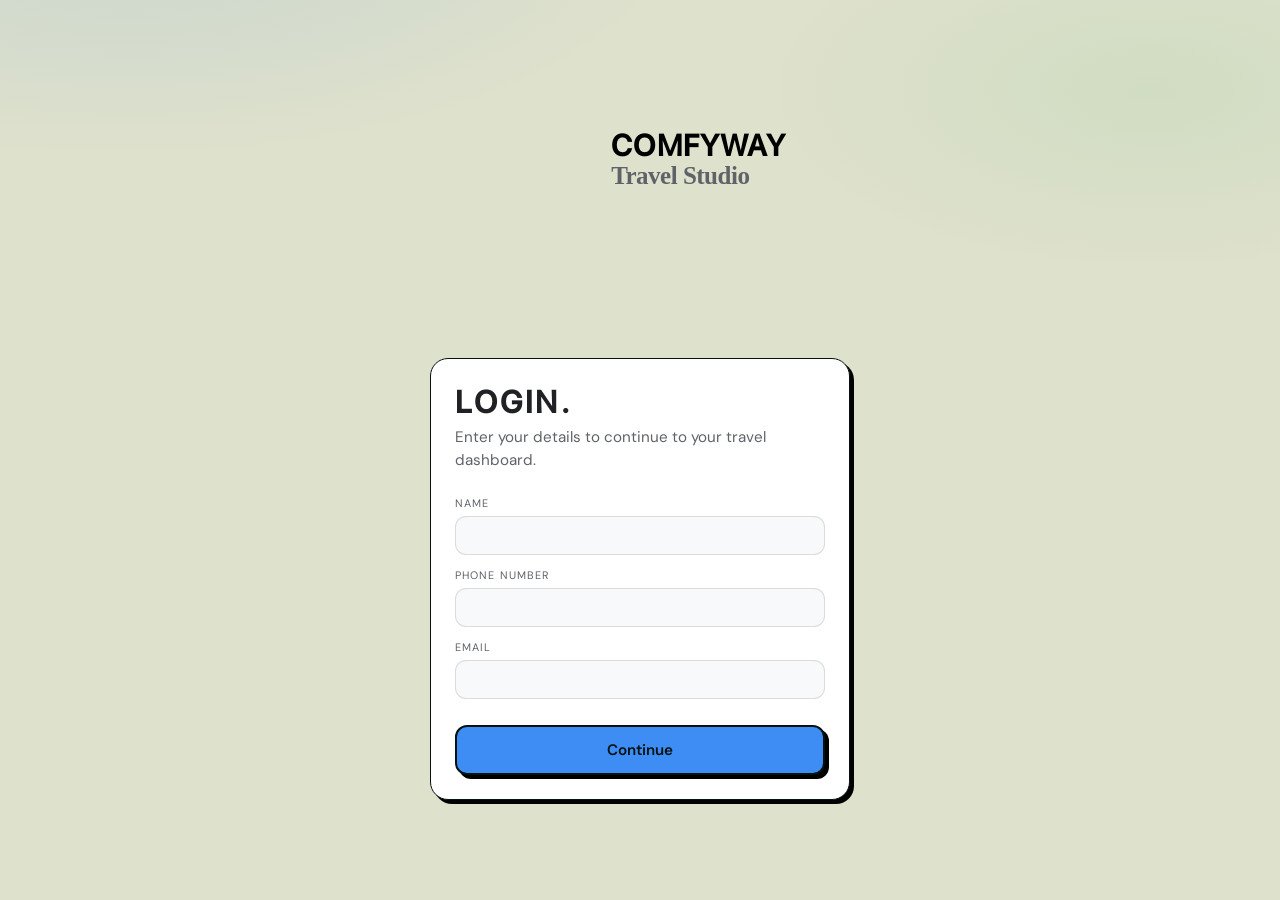
==== commit abdfef7a: "Change project name from WanderCraft to ComfyWay" ====
--- a/index.html
+++ b/index.html
@@ -3,11 +3,22 @@
 <head>
   <meta charset="UTF-8" />
   <meta name="viewport" content="width=device-width, initial-scale=1.0" />
-  <title>WanderCraft - Login</title>
+  <title>ComfyWay - Login</title>
   <link rel="preconnect" href="https://fonts.googleapis.com" />
   <link rel="preconnect" href="https://fonts.gstatic.com" crossorigin />
   <link href="https://fonts.googleapis.com/css2?family=Fraunces:opsz,wght@9..144,600&family=DM+Sans:wght@400;500;600&display=swap" rel="stylesheet" />
   <style>
+
+    @font-face {
+  font-family: sfreg;
+  src: url(fonts/SFPRODISPLAYREGULAR.OTF);
+}
+
+@font-face {
+  font-family: sfmed;
+  src: url(fonts/SFPRODISPLAYMEDIUM.OTF);
+}
+
     :root {
       --bg: #dee1cc;
       --surface: #ffffff;
@@ -39,6 +50,53 @@
         var(--bg);
     }
 
+    .brand {
+  display: flex;
+  gap: 0.75rem;
+  align-items: center;
+  margin-top: 20px;
+  margin-bottom: 0rem;
+  margin-left: 20px;
+}
+
+.brand__icon {
+  width: 46px;
+  height: 46px;
+  border-radius: 14px;
+  display: grid;
+  place-items: center;
+  color: var(--accent);
+  background: var(--accent-dim);
+  border: 1px solid var(--line-strong);
+}
+
+.brand img{
+  width: 85px;
+  /* margin-bottom: 10px; */
+}
+
+.brand__eyebrow {
+  margin: 10px 0 0 0;
+  font-size: 30px;
+  line-height: 30px;
+  font-family: sfmed;
+  letter-spacing: 0.04em;
+  text-transform: uppercase;
+  color: #000000;
+    font-weight: 600;
+
+}
+
+.brand__title {
+  margin: 0.1rem 0 0;
+  font-family: var(--font-display);
+  font-size: 25px;
+  font-weight: 600;
+  letter-spacing: -0.02em;
+  color: var(--muted);
+}
+
+
     .card {
       width: min(420px, 100%);
       background: var(--surface);
@@ -53,10 +111,10 @@
 
     h1 {
       margin: 0 0 0.35rem;
-      font-family: var(--font-display);
-      font-size: 1.45rem;
+      font-family: sfmed;
+      font-size: 1.95rem;
       font-weight: 600;
-      letter-spacing: -0.02em;
+      letter-spacing: 0.1em;
       color: var(--text);
     }
 
@@ -127,8 +185,20 @@
   </style>
 </head>
 <body>
+
+  <div class="brand">
+        
+          <!-- <svg width="28" height="28" viewBox="0 0 32 32" fill="none"><path d="M16 2L4 9v14l12 7 12-7V9L16 2z" stroke="currentColor" stroke-width="1.5" stroke-linejoin="round"/><path d="M16 11v10M11 13.5l10 5M21 13.5l-10 5" stroke="currentColor" stroke-width="1.2" stroke-linecap="round"/></svg> -->
+          <img src="logoimg.png" alt="">
+      
+        <div>
+          <p class="brand__eyebrow">COMFYWAY</p>
+          <h1 class="brand__title">Travel Studio</h1>
+        </div>
+      </div>
+
   <section class="card" aria-labelledby="login-title">
-    <h1 id="login-title">Login</h1>
+    <h1 id="login-title">LOGIN.</h1>
     <p class="sub">Enter your details to continue to your travel dashboard.</p>
 
     <form id="login-form">
